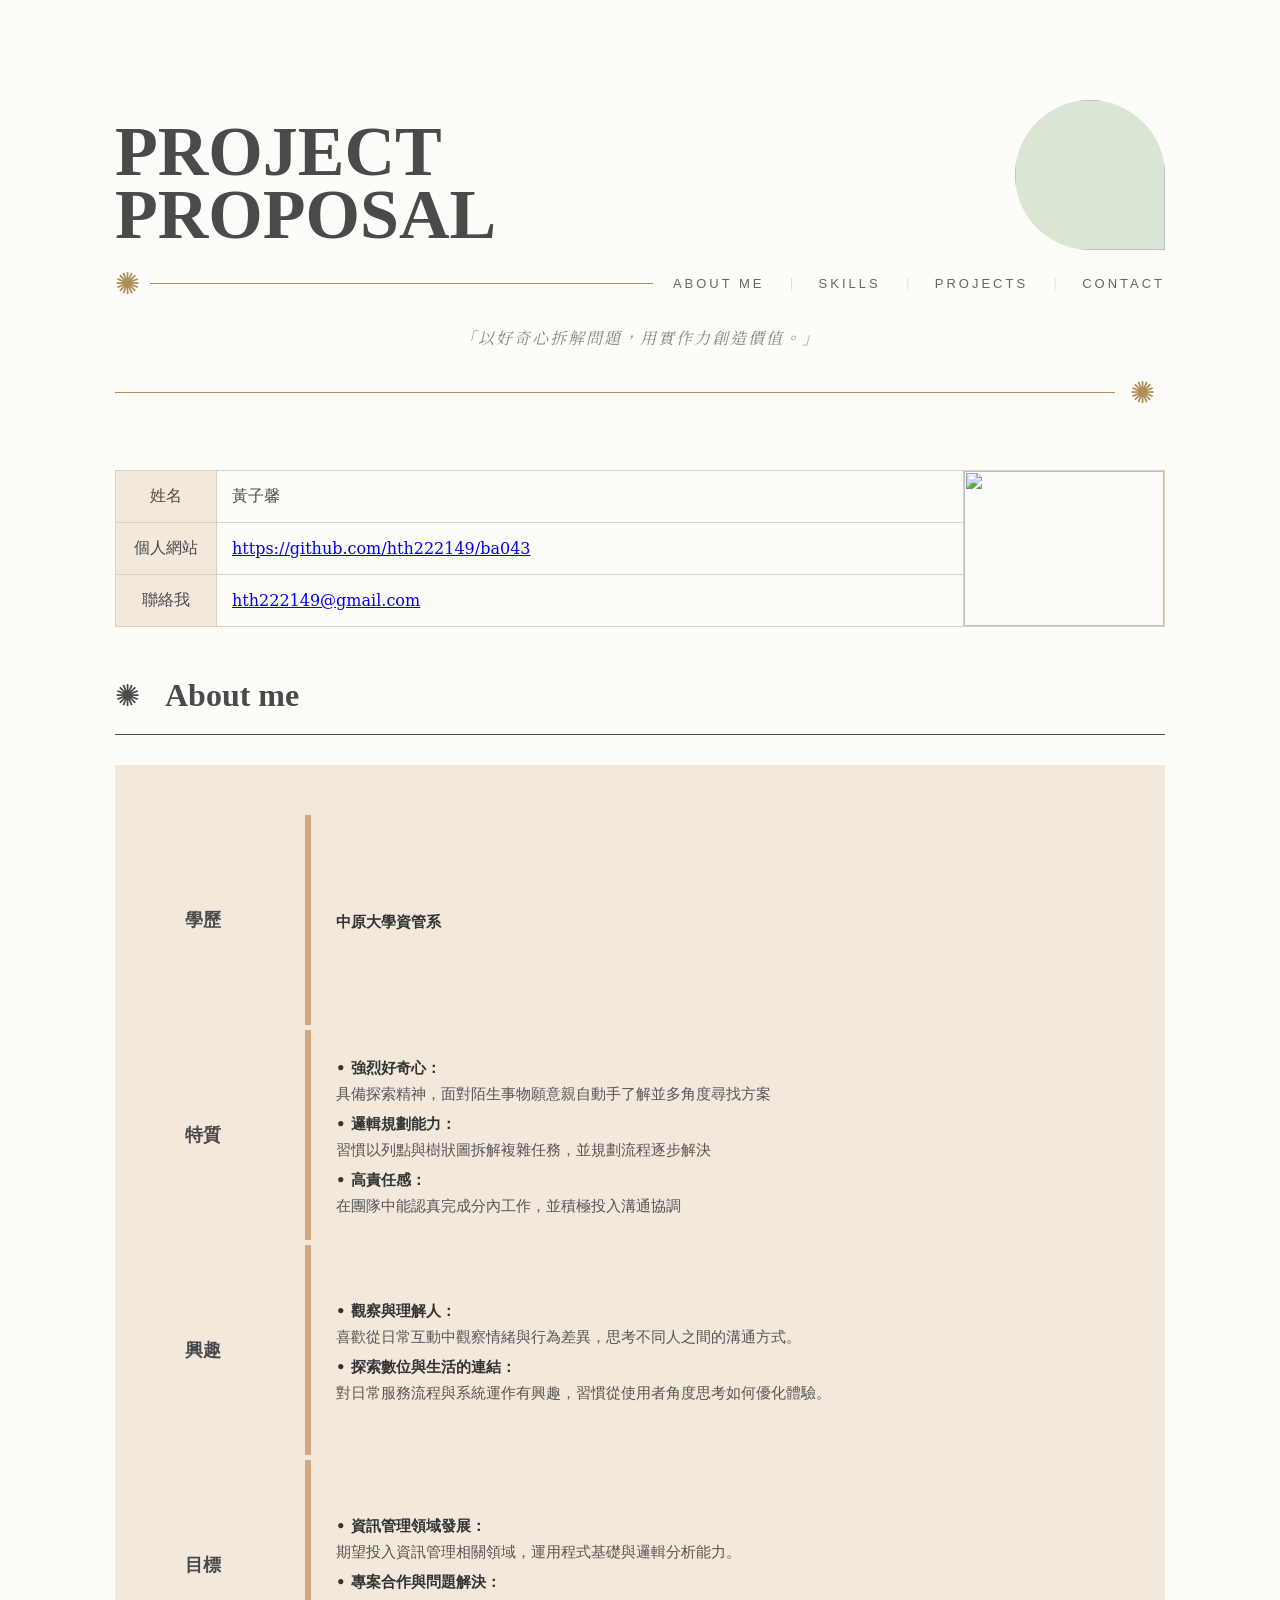
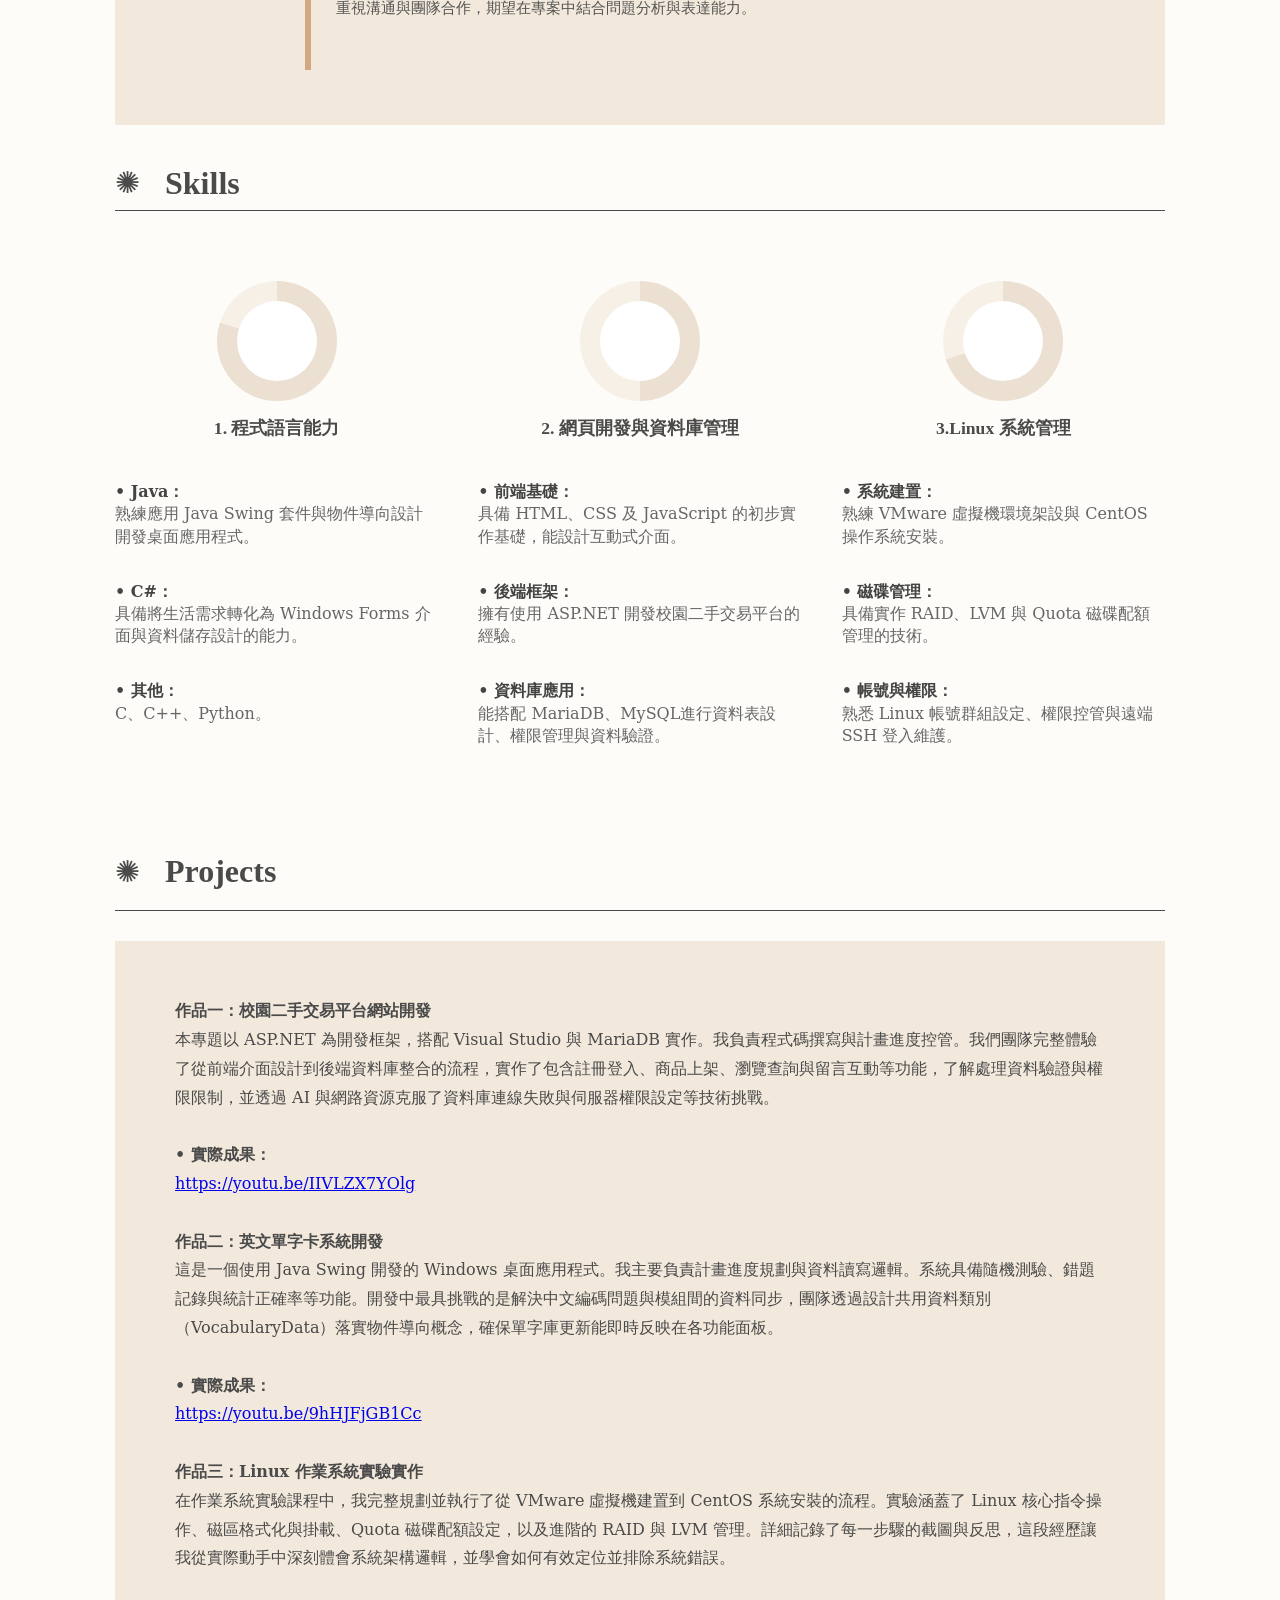
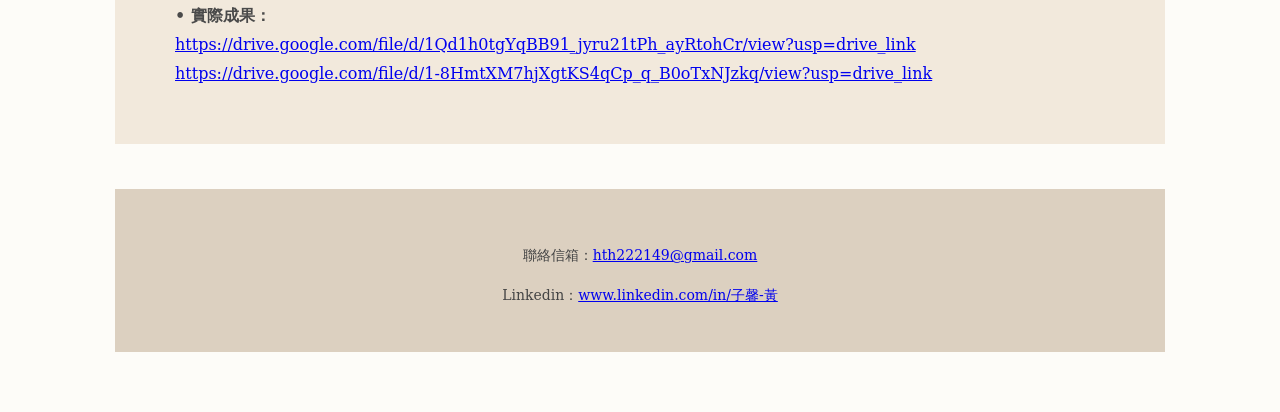
==== index.html @ 3993b9c4 "Add files via upload" ====
<!DOCTYPE html>
<html lang="zh-Hant">
<head>
    <meta charset="UTF-8">
    <meta name="viewport" content="width=device-width, initial-scale=1.0">
    <title>黃子馨 - Project Proposal</title>
    <link rel="stylesheet" href="style.css">
    <link href="https://fonts.googleapis.com/css2?family=Noto+Sans+TC:wght@300;400;700&family=Noto+Serif+TC:wght@400;700&display=swap" rel="stylesheet">
</head>
<body>
    <div class="container">
        <header class="main-header">
    <div class="header-left">
        <h1>PROJECT<br>PROPOSAL</h1>
        
        <div class="nav-line-container">
            <span class="star-icon">✺</span>
            <div class="line"></div>
            <nav class="proposal-nav">
                <ul>
                    <li><a href="#about-me">ABOUT ME</a></li>
                    <li class="nav-split">|</li>
                    <li><a href="#skills">SKILLS</a></li>
                    <li class="nav-split">|</li>
                    <li><a href="#projects">PROJECTS</a></li>
                    <li class="nav-split">|</li>
                    <li><a href="#contact">CONTACT</a></li>
                </ul>
            </nav>
        </div>

        <p class="motto">「以好奇心拆解問題，用實作力創造價值。」</p>
        <div class="motto-line-container">
        <div class="line"></div>
        <span class="star-icon">✺</span> </div>
        </div>

    <div class="header-right">
        <div class="placeholder">
            <img src="image/light.png" alt="">
        </div>
    </div>
</header>

        <section id="basic-info">
            <div class="info-grid">
                <div class="info-label">姓名</div>
                <div class="info-value">黃子馨</div>
                <div class="info-label">個人網站</div>
                <div class="info-value"><a href="https://github.com/hth222149/ba043">https://github.com/hth222149/ba043</a></div>
                <div class="info-label">聯絡我</div>
                <div class="info-value"><a href="mailto:hth222149@gmail.com">hth222149@gmail.com</a></div>
            </div>
            <aside>
                <img src="image/proposal.png" >
            </aside>
        </section>

        <article id="about-me">
    <div class="section-title">
        <span class="star-icon2">✺</span>
        <h2>About me</h2>
    </div>

    <div class="about-content">
        <div class="about-item line-brown">
            <span class="about-label">學歷</span>
            <p class="about-text"><strong>中原大學資管系</strong></p>
        </div>

        <div class="about-item line-brown">
            <span class="about-label">特質</span>
            <p class="about-text">
                <strong>• 強烈好奇心：</strong>具備探索精神，面對陌生事物願意親自動手了解並多角度尋找方案<br>
                <strong>• 邏輯規劃能力：</strong>習慣以列點與樹狀圖拆解複雜任務，並規劃流程逐步解決<br>
                <strong>• 高責任感：</strong>在團隊中能認真完成分內工作，並積極投入溝通協調
            </p>
        </div>

        <div class="about-item line-brown">
            <span class="about-label">興趣</span>
            <p class="about-text">
                <strong>• 觀察與理解人：</strong>喜歡從日常互動中觀察情緒與行為差異，思考不同人之間的溝通方式。<br>
                <strong>• 探索數位與生活的連結：</strong>對日常服務流程與系統運作有興趣，習慣從使用者角度思考如何優化體驗。
            </p>
        </div>

        <div class="about-item line-brown">
            <span class="about-label">目標</span>
            <p class="about-text">
                <strong>• 資訊管理領域發展：</strong>期望投入資訊管理相關領域，運用程式基礎與邏輯分析能力。<br>
                <strong>• 專案合作與問題解決：</strong>重視溝通與團隊合作，期望在專案中結合問題分析與表達能力。
            </p>
        </div>
    </div>
</article>

        <section id="skills">
            <div class="section-title">
                <span class="star-icon2">✺</span>
                <h2>Skills</h2>
                <div class="line2"></div>
            </div>
            <div class="skills-container">
                <div class="skill-item">
                    <div class="donut-chart" style="background: conic-gradient(#ebe0d1 0% 80%, #f7f0e7 80% 100%);"></div>
                    <h3>1. 程式語言能力</h3>
                    <p>
                    <strong>• Java：</strong>熟練應用 Java Swing 套件與物件導向設計開發桌面應用程式。<br><br>
                    <strong>• C#：</strong>具備將生活需求轉化為 Windows Forms 介面與資料儲存設計的能力。<br><br>
                    <strong>• 其他：</strong>C、C++、Python。
                    </p>
                </div>
                <div class="skill-item">
                    <div class="donut-chart" style="background: conic-gradient(#ebe0d1 0% 50%, #f7f0e7 50% 100%);"></div>
                    <h3>2. 網頁開發與資料庫管理</h3>
                    <p>
                    <strong>• 前端基礎：</strong>具備 HTML、CSS 及 JavaScript 的初步實作基礎，能設計互動式介面。<br><br>
                    <strong>• 後端框架：</strong>擁有使用 ASP.NET 開發校園二手交易平台的經驗。<br><br>
                    <strong>• 資料庫應用：</strong>能搭配 MariaDB、MySQL進行資料表設計、權限管理與資料驗證。
                    </p>
                </div>
                <div class="skill-item">
                    <div class="donut-chart" style="background: conic-gradient(#ebe0d1 0% 70%, #f7f0e7 70% 100%);"></div>
                    <h3>3.Linux 系統管理</h3>
                    <p>
                    <strong>• 系統建置：</strong>熟練 VMware 虛擬機環境架設與 CentOS 操作系統安裝。<br><br>
                    <strong>• 磁碟管理：</strong>具備實作 RAID、LVM 與 Quota 磁碟配額管理的技術。<br><br>
                    <strong>• 帳號與權限：</strong>熟悉 Linux 帳號群組設定、權限控管與遠端 SSH 登入維護。
                    </p>
                </div>
            </div>
            
        </section>

        <section id="projects">
            <div class="section-title">
                <span class="star-icon2">✺</span>
                <h2>Projects</h2>
            </div>
            <div class="projects-content">
                <p>
                    <strong>作品一：校園二手交易平台網站開發</strong><br>本專題以 ASP.NET 為開發框架，搭配 Visual Studio 與 MariaDB 實作。我負責程式碼撰寫與計畫進度控管。我們團隊完整體驗了從前端介面設計到後端資料庫整合的流程，實作了包含註冊登入、商品上架、瀏覽查詢與留言互動等功能，了解處理資料驗證與權限限制，並透過 AI 與網路資源克服了資料庫連線失敗與伺服器權限設定等技術挑戰。<br><br>
                    <strong>• 實際成果：</strong><br><a href="https://youtu.be/IIVLZX7YOlg">https://youtu.be/IIVLZX7YOlg</a><br><br>
                    <strong>作品二：英文單字卡系統開發</strong><br>這是一個使用 Java Swing 開發的 Windows 桌面應用程式。我主要負責計畫進度規劃與資料讀寫邏輯。系統具備隨機測驗、錯題記錄與統計正確率等功能。開發中最具挑戰的是解決中文編碼問題與模組間的資料同步，團隊透過設計共用資料類別（VocabularyData）落實物件導向概念，確保單字庫更新能即時反映在各功能面板。<br><br>
                    <strong>• 實際成果：</strong><br><a href="https://youtu.be/9hHJFjGB1Cc">https://youtu.be/9hHJFjGB1Cc</a><br><br>
                    <strong>作品三：Linux 作業系統實驗實作</strong><br>在作業系統實驗課程中，我完整規劃並執行了從 VMware 虛擬機建置到 CentOS 系統安裝的流程。實驗涵蓋了 Linux 核心指令操作、磁區格式化與掛載、Quota 磁碟配額設定，以及進階的 RAID 與 LVM 管理。詳細記錄了每一步驟的截圖與反思，這段經歷讓我從實際動手中深刻體會系統架構邏輯，並學會如何有效定位並排除系統錯誤。<br><br>
                    <strong>• 實際成果：</strong><br><a href="https://drive.google.com/file/d/1Qd1h0tgYqBB91_jyru21tPh_ayRtohCr/view?usp=drive_link">https://drive.google.com/file/d/1Qd1h0tgYqBB91_jyru21tPh_ayRtohCr/view?usp=drive_link</a><br><a href="https://drive.google.com/file/d/1-8HmtXM7hjXgtKS4qCp_q_B0oTxNJzkq/view?usp=drive_link">https://drive.google.com/file/d/1-8HmtXM7hjXgtKS4qCp_q_B0oTxNJzkq/view?usp=drive_link</a>
                </p>
            </div>
        </section>

        
        <footer class="main-footer" id="contact">

            <div class="footer-container">
            <div class="footer-info">
                <p>
                    <span>聯絡信箱：<a href="mailto:hth222149@gmail.com">hth222149@gmail.com</a></span>
                    
                </p>
                <p>
                    <span>Linkedin：<a href="www.linkedin.com/in/子馨-黃">www.linkedin.com/in/子馨-黃</a></span>
                </p>
            </div>
        </footer>
    </div>

</body>
</html>
---- style.css ----
:root {
    --bg-color: #fdfaf3;
    --box-color: #f2e9dc; 
    --border-color: #dcd0c0;
}

body {
    background-color: #fdfcf8; 
    font-family: "serif", "Microsoft JhengHei", sans-serif;
    display: flex;
    justify-content: center;
    margin: 0;
    padding: 20px;
    color: #4a4a4a;
}

.container {
    width: 1050px;
    padding: 40px;
}

/* Header */

.main-header {
    position: relative; 
    width: 100%;
    padding: 60px 0;
    display: flex;
}

.header-left {
    display: flex;
    flex-direction: column;
    justify-content: center;
    width: 100%;
}

.header-left h1 {
    font-size: 70px;
    font-family: serif;
    line-height: 0.9;
    margin: 0;
    text-transform: uppercase;
}


.icon-with-line {
    display: flex;
    align-items: center;
    margin-top: 15px;
}

.star-icon {
    font-size: 30px;
    color: #b08d57;
    margin-right: 10px;
    flex-shrink: 0; 
}

.line {
    height: 1px;
    background-color: #b08d57;
    flex-grow: 1; 
}

.header-right {
    position: absolute;
    top: 40px;        
    right: 0;
    z-index: 10;
}
/*座右銘*/
.motto {
    margin-top: 15px;  
    font-size: 16px;
    color: #888;
    letter-spacing: 2px;
    font-family: "serif", "Noto Serif TC";
    font-style: italic;   
    text-align: center;
}

.motto-line-container {
    display: flex;
    align-items: center;
    width: 100%;
    margin-top: 10px;
    padding-right: 40px; 
}

.motto-line-container .line {
    flex-grow: 1; 
    height: 1px;
    background-color: #b08d57;
}

.motto-line-container .star-icon {
    margin-left: 15px; 
    flex-shrink: 0;
}

.placeholder {
    width: 150px;
    height: 150px;
    background: #d9e6d5;
    border-radius: 50% 50% 0 50%;
    display: flex;
    justify-content: center;
    align-items: center;
    overflow: hidden;
    overflow: hidden; 
    
}

.placeholder img {
    width: 100%;
    height: 100%;
    object-fit: cover; 
    object-position: center; 
}

.proposal-nav {
    flex-shrink: 0;     
    margin-left: 20px;   
}

.proposal-nav ul {
    display: flex;
    list-style: none;
    padding: 0;
    margin: 0;
}

.proposal-nav li {
    display: flex;
    align-items: center;
}


.proposal-nav a {
    text-decoration: none;
    color: #666;            
    font-size: 13px;      
    font-family: 'Montserrat', sans-serif, "Arial"; 
    letter-spacing: 3px;     
    transition: color 0.3s ease;
    font-weight: 500;
}

.proposal-nav a:hover {
    color: #b08d57;          
}

.nav-split {
    color: #ddd;             
    margin: 0 25px;         
    font-size: 12px;
    user-select: none;     
}

.nav-line-container {
    display: flex;
    align-items: center;
    margin: 20px 0 10px 0;
    width: 100%;
}

/* Basic Info */
#basic-info {
    display: flex;
    margin-bottom: 40px;
}

.info-grid {
    display: grid;
    grid-template-columns: 100px 1fr;
    flex-grow: 1;
    border-top: 1px solid var(--border-color);
    border-left: 1px solid var(--border-color);
    border-right: 1px solid var(--border-color);
    border-bottom: none;
    
}

.info-label {
    background-color: var(--box-color);
    padding: 15px ;
    border-bottom: 1px solid var(--border-color);
    text-align: center;
    display: flex;
    justify-content: center; 
    align-items: center;
}

.info-value {
    padding: 15px;
    border-bottom: 1px solid var(--border-color);
    border-left: 1px solid var(--border-color);
    display: flex;
    align-items: center;
}

aside {
    width: 200px;
    border: 1px solid var(--border-color);
    border-left: none; 
    display: flex;
    justify-content: center;
    align-items: center;
    overflow: hidden; 
}

aside img {
    width: 100%;
    height: 100%;
    object-fit: cover; 
    object-position: center; 
}

.photo-box {
    width: 100%;
    height: 100%;
    display: flex;
}

/* Section Title Styling */
.section-title {
    display: flex;
    align-items: center; 
    gap: 15px;         
    border-bottom: 1px solid #4a4a4a; 
    padding-bottom: 10px; 
    width: 100%;         
    margin-bottom: 30px;
}
.star-icon2 {
    font-size: 30px;
    margin-right: 10px;
    flex-shrink: 0; 
}

.section-title h2 {
    font-size: 32px;
    margin: 10px 0;
    font-family: serif;
}

.about-content {
    background-color: var(--box-color);
    padding: 50px 70px;
    display: flex;
    flex-direction: column;
    min-height: 800px;
}

.about-item {
    display: flex;
    flex: 1;
    align-items: center;
    margin-bottom: 5px;
}

.about-label {
    width: 100px;
    font-size: 18px;
    font-weight: bold;
    color: #4a4a4a;
    padding: 15px 0;
    flex-shrink: 0;
    text-align: left;
    display: flex;
    align-items: center;
}

.about-text {
    flex-grow: 1;
    margin: 0 0 0 20px;  
    min-height: 180px;
    padding: 15px 25px; 
    border-left: 6px solid #ccc; 
    font-size: 15px;
    color: #555;
    line-height: 1.7;
    display: flex;
    flex-direction: column;
    justify-content: center;
}

.line-brown .about-text { border-left-color: #d0a882; }

.about-text strong {
    color: #333;
    display: inline-block;
    margin-top: 5px;
}


#skills {
    margin: 40px 0;
}

#skills h2 {
    font-size: 32px;
    font-family: serif;
    margin: 0;
    font-weight: 100%;
    color: #4a4a4a;
    line-height: 1;
}
.line2 {
    height: 2px;
    flex-grow: 1;
}

.donut-chart {
    width: 120px;
    height: 120px;
    border-radius: 50%;
    position: relative;
    display: flex;
    justify-content: center;
    align-items: center;

    transition: all 0.3s ease; 
    cursor: pointer;
}

.donut-chart::after {
    content: "";
    width: 80px;
    height: 80px;
    background-color: white;
    border-radius: 50%;
    transition: all 0.3s ease;
}

.skill-item:hover .donut-chart {
    transform: scale(1.1); 
    background: conic-gradient(rgb(222, 208, 179) 0% 80%, #f2e9dc 80% 100%);
    box-shadow: 0 10px 20px rgba(0,0,0,0.1);
}

.skills-container {
    display: flex;
    justify-content: space-between; 
    align-items: flex-start;
    padding: 40px 0;
    gap: 40px; 
}
.skill-item:hover .donut-chart::after {
    transform: scale(0.95);
}

.skill-item {
    flex: 1; 
    display: flex;
    flex-direction: column;
    align-items: center;
    min-width: 280px; 
}
.skill-item h3 {
    font-size: 1.1rem;
    margin: 15px 0;
    text-align: center;
    color: #4a4a4a;
    font-family: serif;
}
.skill-item p {
    width: 100%;       
    text-align: left;  
    font-size: 16px;   
    line-height: 1.4;  
    color: #666;
    padding: 0 10px;
}
.skill-item strong {
    color: #444;
    display: block;   
    margin-top: 10px;
}
.projects-content{
    background-color: var(--box-color);
    padding: 40px 60px;      
    line-height: 1.8;        
    text-align: left;
}
/* Footer */
.main-footer {
    background-color: #dcd0c0;   
    color: #444;            
    padding: 40px 0 30px 0;
    text-align: center;
    font-size: 14px;
    line-height: 1.8;
    margin-top: 45px;         
    width: 100%;
}

.footer-container {
    max-width: 1050px;
    margin: 0 auto;
}

.footer-info span {
    margin: 0 15px;
    display: inline-block;
}
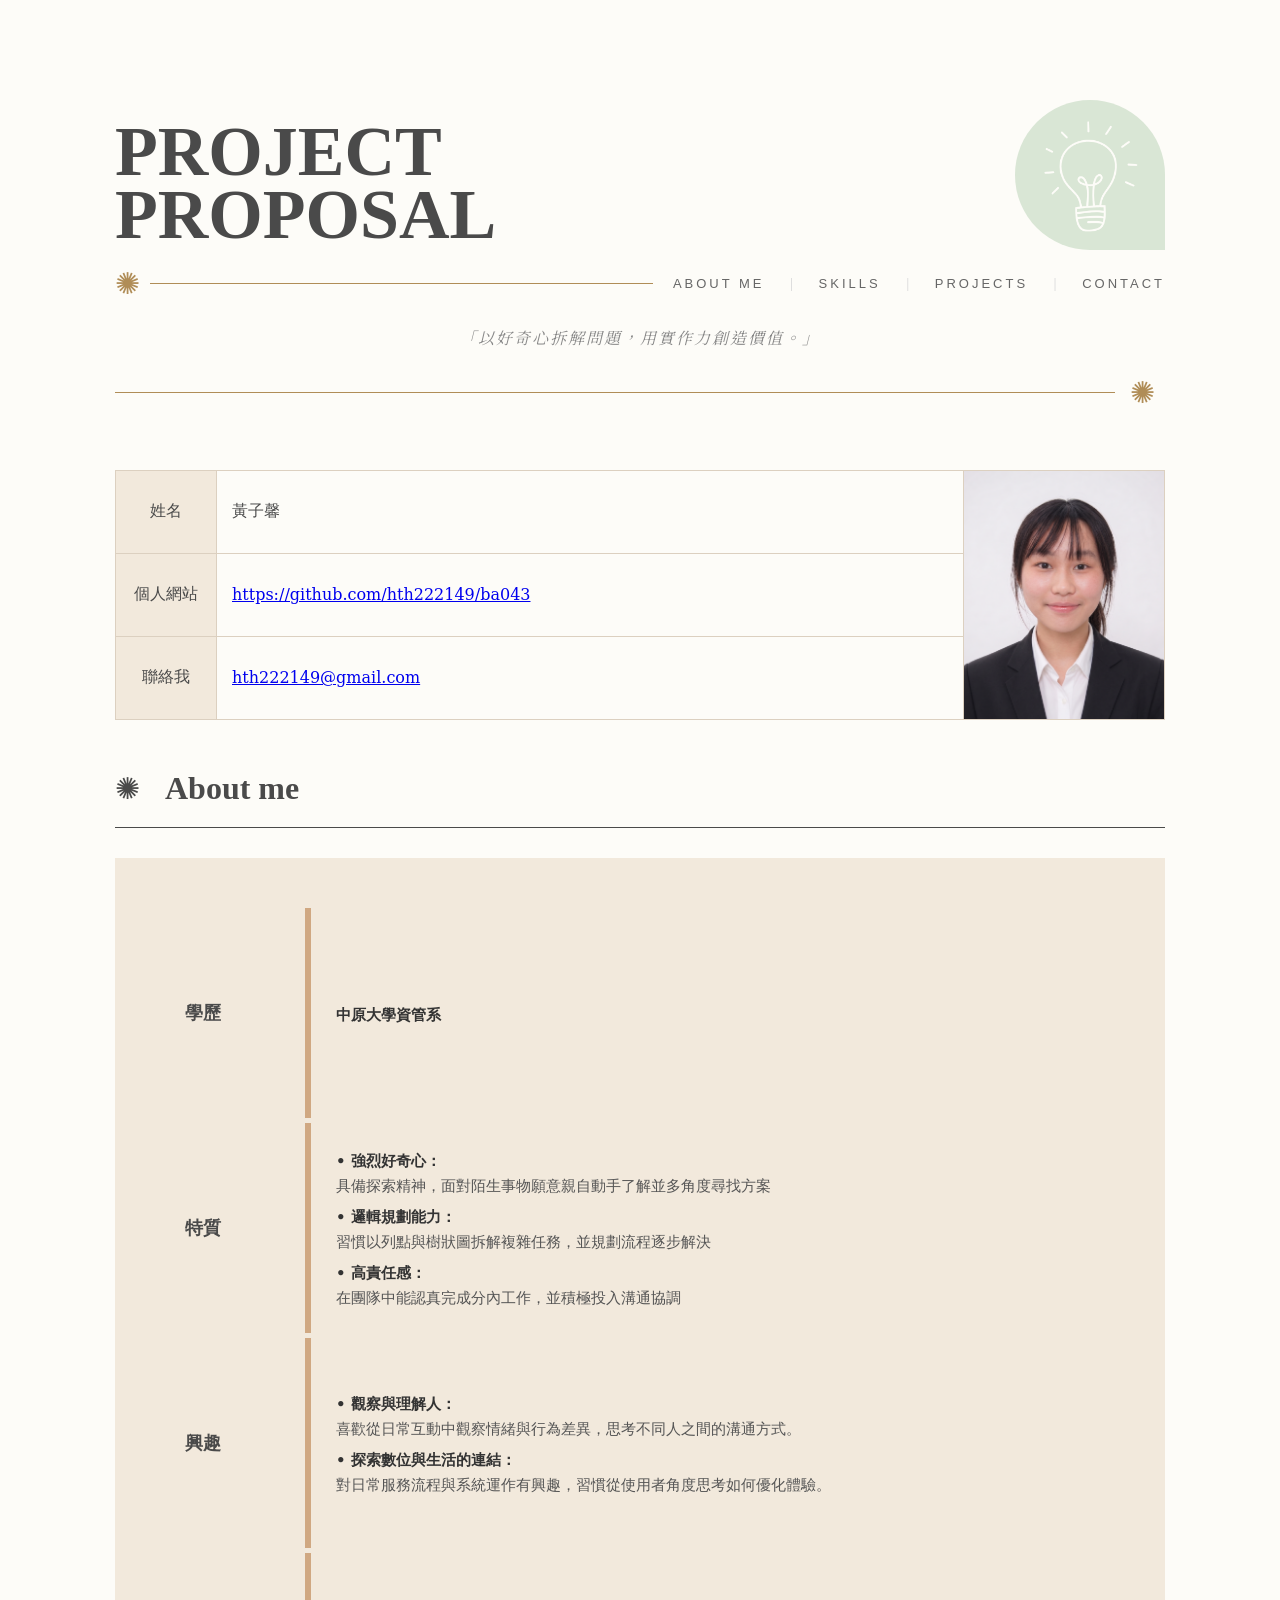
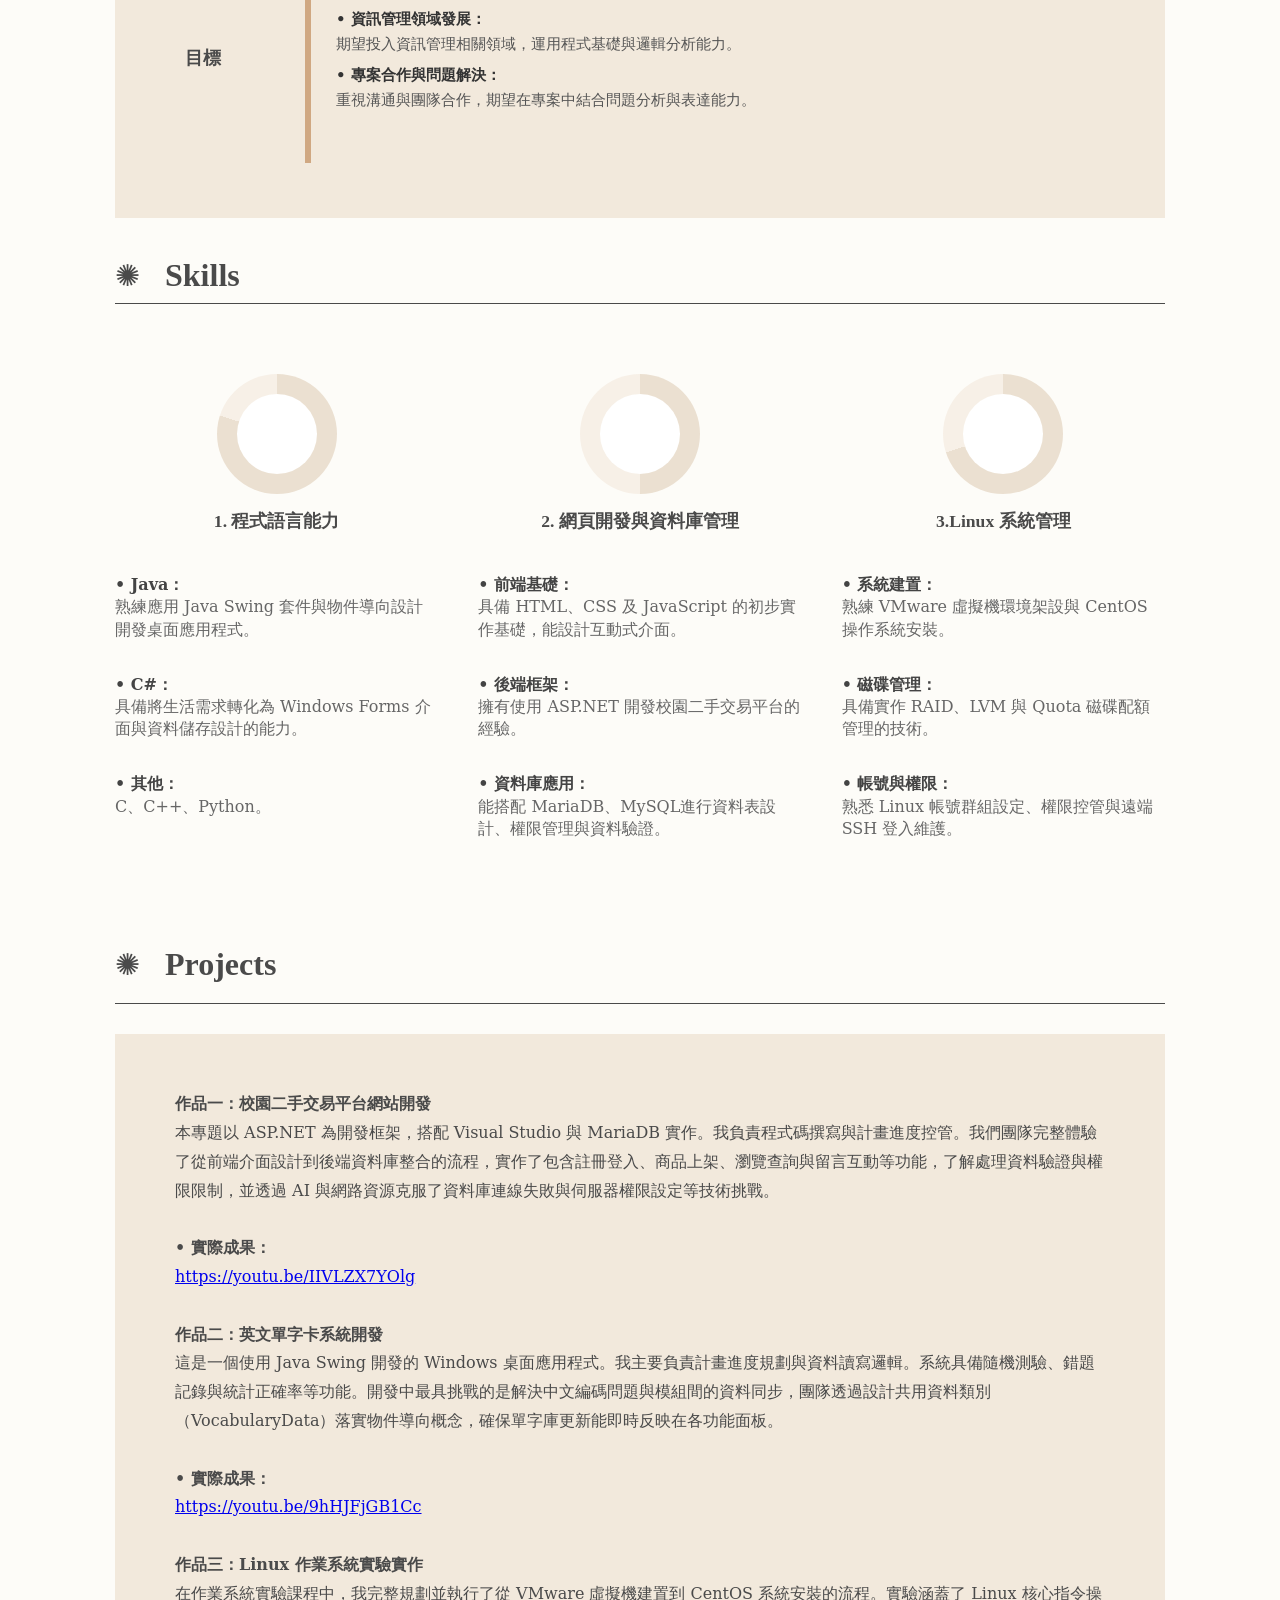
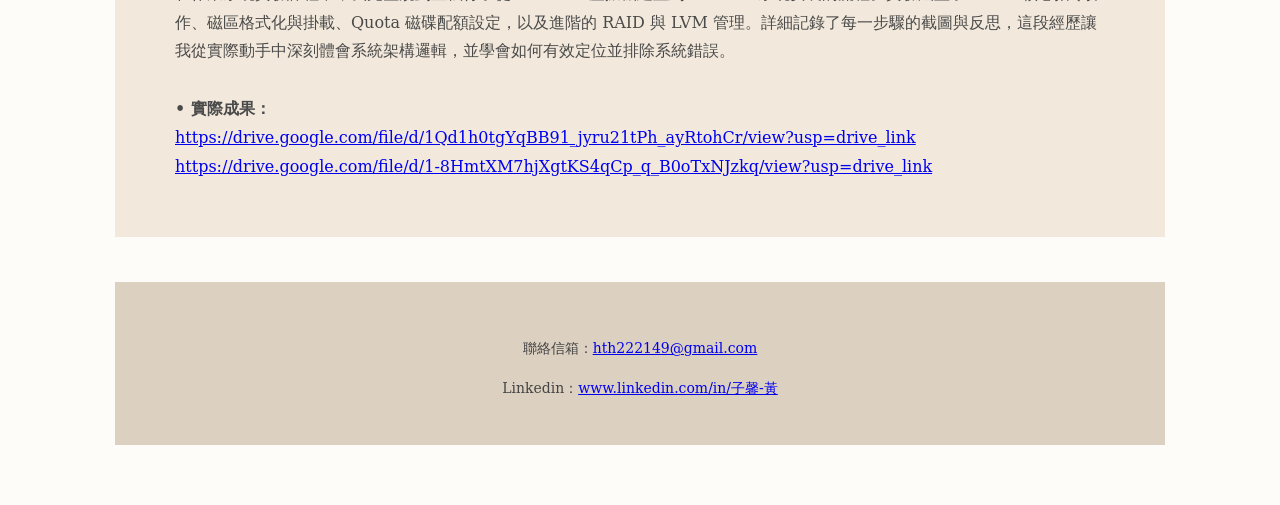
==== commit 579719a2: "Update index.html" ====
--- a/index.html
+++ b/index.html
@@ -10,37 +10,37 @@
 <body>
     <div class="container">
         <header class="main-header">
-    <div class="header-left">
-        <h1>PROJECT<br>PROPOSAL</h1>
+            <div class="header-left">
+                <h1>PROJECT<br>PROPOSAL</h1>
         
-        <div class="nav-line-container">
-            <span class="star-icon">✺</span>
-            <div class="line"></div>
-            <nav class="proposal-nav">
-                <ul>
-                    <li><a href="#about-me">ABOUT ME</a></li>
-                    <li class="nav-split">|</li>
-                    <li><a href="#skills">SKILLS</a></li>
-                    <li class="nav-split">|</li>
-                    <li><a href="#projects">PROJECTS</a></li>
-                    <li class="nav-split">|</li>
-                    <li><a href="#contact">CONTACT</a></li>
-                </ul>
-            </nav>
-        </div>
+                <div class="nav-line-container">
+                    <span class="star-icon">✺</span>
+                    <div class="line"></div>
+                    <nav class="proposal-nav">
+                        <ul>
+                            <li><a href="#about-me">ABOUT ME</a></li>
+                            <li class="nav-split">|</li>
+                            <li><a href="#skills">SKILLS</a></li>
+                            <li class="nav-split">|</li>
+                            <li><a href="#projects">PROJECTS</a></li>
+                            <li class="nav-split">|</li>
+                            <li><a href="#contact">CONTACT</a></li>
+                        </ul>
+                    </nav>
+                </div>
 
-        <p class="motto">「以好奇心拆解問題，用實作力創造價值。」</p>
-        <div class="motto-line-container">
-        <div class="line"></div>
-        <span class="star-icon">✺</span> </div>
-        </div>
+                <p class="motto">「以好奇心拆解問題，用實作力創造價值。」</p>
+                <div class="motto-line-container">
+                <div class="line"></div>
+                <span class="star-icon">✺</span> </div>
+                </div>
 
-    <div class="header-right">
-        <div class="placeholder">
-            <img src="image/light.png" alt="">
-        </div>
-    </div>
-</header>
+                <div class="header-right">
+                    <div class="placeholder">
+                        <img src="image/light.png" alt="">
+                    </div>
+            </div>
+        </header>
 
         <section id="basic-info">
             <div class="info-grid">
@@ -57,43 +57,43 @@
         </section>
 
         <article id="about-me">
-    <div class="section-title">
-        <span class="star-icon2">✺</span>
-        <h2>About me</h2>
-    </div>
+            <div class="section-title">
+                <span class="star-icon2">✺</span>
+                <h2>About me</h2>
+            </div>
 
-    <div class="about-content">
-        <div class="about-item line-brown">
-            <span class="about-label">學歷</span>
-            <p class="about-text"><strong>中原大學資管系</strong></p>
-        </div>
+            <div class="about-content">
+                <div class="about-item line-brown">
+                    <span class="about-label">學歷</span>
+                    <p class="about-text"><strong>中原大學資管系</strong></p>
+                </div>
 
-        <div class="about-item line-brown">
-            <span class="about-label">特質</span>
-            <p class="about-text">
-                <strong>• 強烈好奇心：</strong>具備探索精神，面對陌生事物願意親自動手了解並多角度尋找方案<br>
-                <strong>• 邏輯規劃能力：</strong>習慣以列點與樹狀圖拆解複雜任務，並規劃流程逐步解決<br>
-                <strong>• 高責任感：</strong>在團隊中能認真完成分內工作，並積極投入溝通協調
-            </p>
-        </div>
+                <div class="about-item line-brown">
+                    <span class="about-label">特質</span>
+                    <p class="about-text">
+                        <strong>• 強烈好奇心：</strong>具備探索精神，面對陌生事物願意親自動手了解並多角度尋找方案<br>
+                        <strong>• 邏輯規劃能力：</strong>習慣以列點與樹狀圖拆解複雜任務，並規劃流程逐步解決<br>
+                        <strong>• 高責任感：</strong>在團隊中能認真完成分內工作，並積極投入溝通協調
+                    </p>
+                </div>
 
-        <div class="about-item line-brown">
-            <span class="about-label">興趣</span>
-            <p class="about-text">
-                <strong>• 觀察與理解人：</strong>喜歡從日常互動中觀察情緒與行為差異，思考不同人之間的溝通方式。<br>
-                <strong>• 探索數位與生活的連結：</strong>對日常服務流程與系統運作有興趣，習慣從使用者角度思考如何優化體驗。
-            </p>
-        </div>
+                <div class="about-item line-brown">
+                    <span class="about-label">興趣</span>
+                    <p class="about-text">
+                        <strong>• 觀察與理解人：</strong>喜歡從日常互動中觀察情緒與行為差異，思考不同人之間的溝通方式。<br>
+                        <strong>• 探索數位與生活的連結：</strong>對日常服務流程與系統運作有興趣，習慣從使用者角度思考如何優化體驗。
+                    </p>
+                </div>
 
-        <div class="about-item line-brown">
-            <span class="about-label">目標</span>
-            <p class="about-text">
-                <strong>• 資訊管理領域發展：</strong>期望投入資訊管理相關領域，運用程式基礎與邏輯分析能力。<br>
-                <strong>• 專案合作與問題解決：</strong>重視溝通與團隊合作，期望在專案中結合問題分析與表達能力。
-            </p>
-        </div>
-    </div>
-</article>
+                <div class="about-item line-brown">
+                    <span class="about-label">目標</span>
+                    <p class="about-text">
+                    <strong>• 資訊管理領域發展：</strong>期望投入資訊管理相關領域，運用程式基礎與邏輯分析能力。<br>
+                    <strong>• 專案合作與問題解決：</strong>重視溝通與團隊合作，期望在專案中結合問題分析與表達能力。
+                    </p>
+                </div>
+            </div>
+        </article>
 
         <section id="skills">
             <div class="section-title">
@@ -167,4 +167,4 @@
     </div>
 
 </body>
-</html>+</html>
